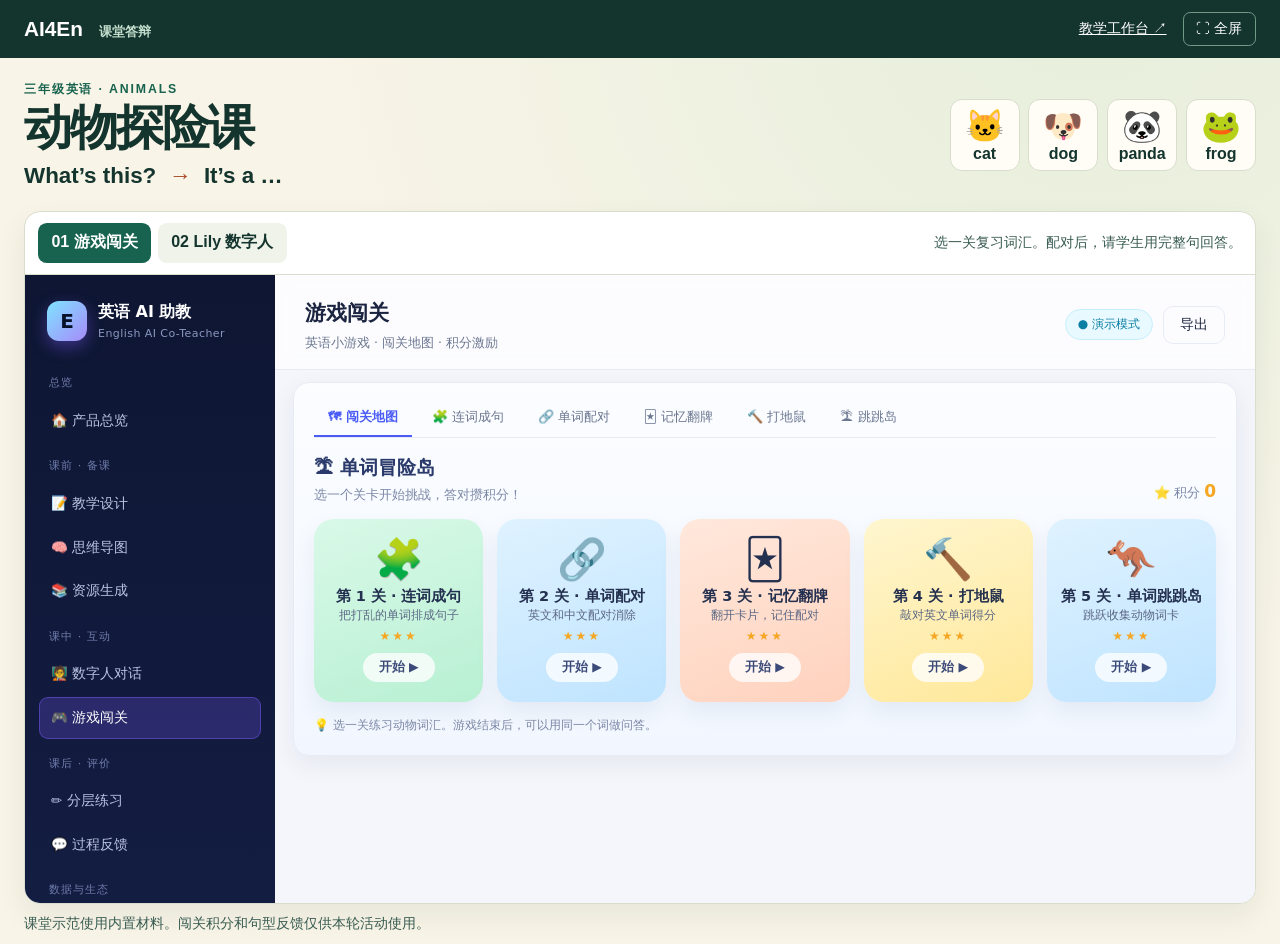
==== app/web/static/classroom/index.html @ d39483f4 "Initial AI4En classroom project with contribution guide and CI" ====
<!doctype html>
<html lang="zh-CN">
<head>
  <meta charset="utf-8">
  <meta name="viewport" content="width=device-width, initial-scale=1">
  <title>Animals 动物课堂 · AI4En</title>
  <link rel="stylesheet" href="classroom.css">
  <script src="classroom.js" defer></script>
</head>
<body>
  <header class="bar">
    <a class="brand" href="../defense/index.html">AI4En <span>课堂答辩</span></a>
    <div class="tools">
      <a href="/">教学工作台 ↗</a>
      <button id="fullscreen" type="button">⛶ 全屏</button>
    </div>
  </header>
  <main>
    <section class="intro" aria-labelledby="title">
      <div>
        <p class="eyebrow">三年级英语 · ANIMALS</p>
        <h1 id="title">动物探险课</h1>
        <p class="goal">What’s this? <span>→</span> It’s a …</p>
      </div>
      <div class="word-tiles" aria-label="本课词汇">
        <span><i aria-hidden="true">🐱</i> cat</span><span><i aria-hidden="true">🐶</i> dog</span>
        <span><i aria-hidden="true">🐼</i> panda</span><span><i aria-hidden="true">🐸</i> frog</span>
      </div>
    </section>
    <section class="stage" aria-label="课堂投屏">
      <div class="stage-bar">
        <nav aria-label="课堂活动">
          <a href="#games" id="games" aria-current="page">01 游戏闯关</a>
          <a href="#lily" id="lily">02 Lily 数字人</a>
        </nav>
        <p id="activity-note" aria-live="polite"></p>
      </div>
      <iframe id="activity" title="Animals 游戏闯关" allow="microphone 'none'"></iframe>
    </section>
    <footer>课堂示范使用内置材料。闯关积分和句型反馈仅供本轮活动使用。</footer>
  </main>
</body>
</html>
---- app/web/static/classroom/classroom.css ----
:root {
  color-scheme: light;
  --ink: #14342e;
  --paper: #f8f4e7;
  --leaf: #17634f;
  --line: #d8ddcd;
  font-family: "Trebuchet MS", "Microsoft YaHei", sans-serif;
  color: var(--ink);
  background: var(--paper);
}
* { box-sizing: border-box; }
body { margin: 0; background: radial-gradient(ellipse at 85% 0%, #e6efdb, transparent 50%); }
a { color: inherit; }
a:focus-visible, button:focus-visible { outline: 3px solid #ce652d; outline-offset: 3px; }
.bar, .intro, .stage-bar { display: flex; align-items: center; justify-content: space-between; gap: 1rem; }
.bar { padding: 12px max(24px, calc((100vw - 1320px) / 2)); color: white; background: var(--ink); }
.brand { font-size: 1.3rem; font-weight: 800; text-decoration: none; white-space: nowrap; }
.brand span { margin-left: .65rem; font-size: .8rem; color: #c4dfce; }
.tools { display: flex; align-items: center; gap: 1rem; font-size: .86rem; }
.tools button { font: inherit; color: white; background: transparent; border: 1px solid #719a89; padding: .45rem .8rem; border-radius: .45rem; cursor: pointer; }
main { width: min(1320px, calc(100% - 48px)); margin: auto; }
.intro { padding: clamp(14px, 2.5vh, 28px) 0; }
.eyebrow { margin: 0 0 .35rem; font-weight: 800; font-size: .77rem; letter-spacing: .15em; color: var(--leaf); }
h1 { font-size: clamp(2rem, 5vw, 3rem); line-height: 1.05; margin: 0; letter-spacing: -.045em; }
.goal { margin: .55rem 0 0; font-size: clamp(1rem, 2vw, 1.4rem); font-weight: 800; }
.goal span { margin: 0 .4rem; color: #a64b27; }
.word-tiles { display: flex; gap: .55rem; flex-wrap: wrap; }
.word-tiles span { border: 1px solid var(--line); background: #fffdf5; border-radius: .75rem; min-width: 70px; padding: .45rem .65rem; text-align: center; font-weight: 800; }
.word-tiles i { display: block; font-style: normal; font-size: clamp(1.3rem, 3vw, 2rem); }
.stage { background: white; border: 1px solid var(--line); border-radius: 1rem; overflow: hidden; box-shadow: 0 12px 30px #14342e12; }
.stage-bar { border-bottom: 1px solid var(--line); padding: .65rem .8rem; flex-wrap: wrap; }
nav { display: flex; flex-wrap: wrap; gap: .4rem; }
nav a { text-decoration: none; padding: .62rem .85rem; font-weight: 800; border-radius: .55rem; background: #eff3e9; }
nav a[aria-current] { background: var(--leaf); color: white; }
#activity-note, footer { font-size: .86rem; color: #385b51; margin: 0; }
iframe { display: block; width: 100%; border: 0; height: max(470px, calc(100dvh - 272px)); }
footer { padding: .7rem 0; }
@media (max-width: 650px) {
  .bar { padding-inline: 12px; }
  main { width: calc(100% - 24px); }
  .intro { flex-direction: column; align-items: flex-start; }
  .brand span { display: none; }
  iframe { height: 610px; }
}
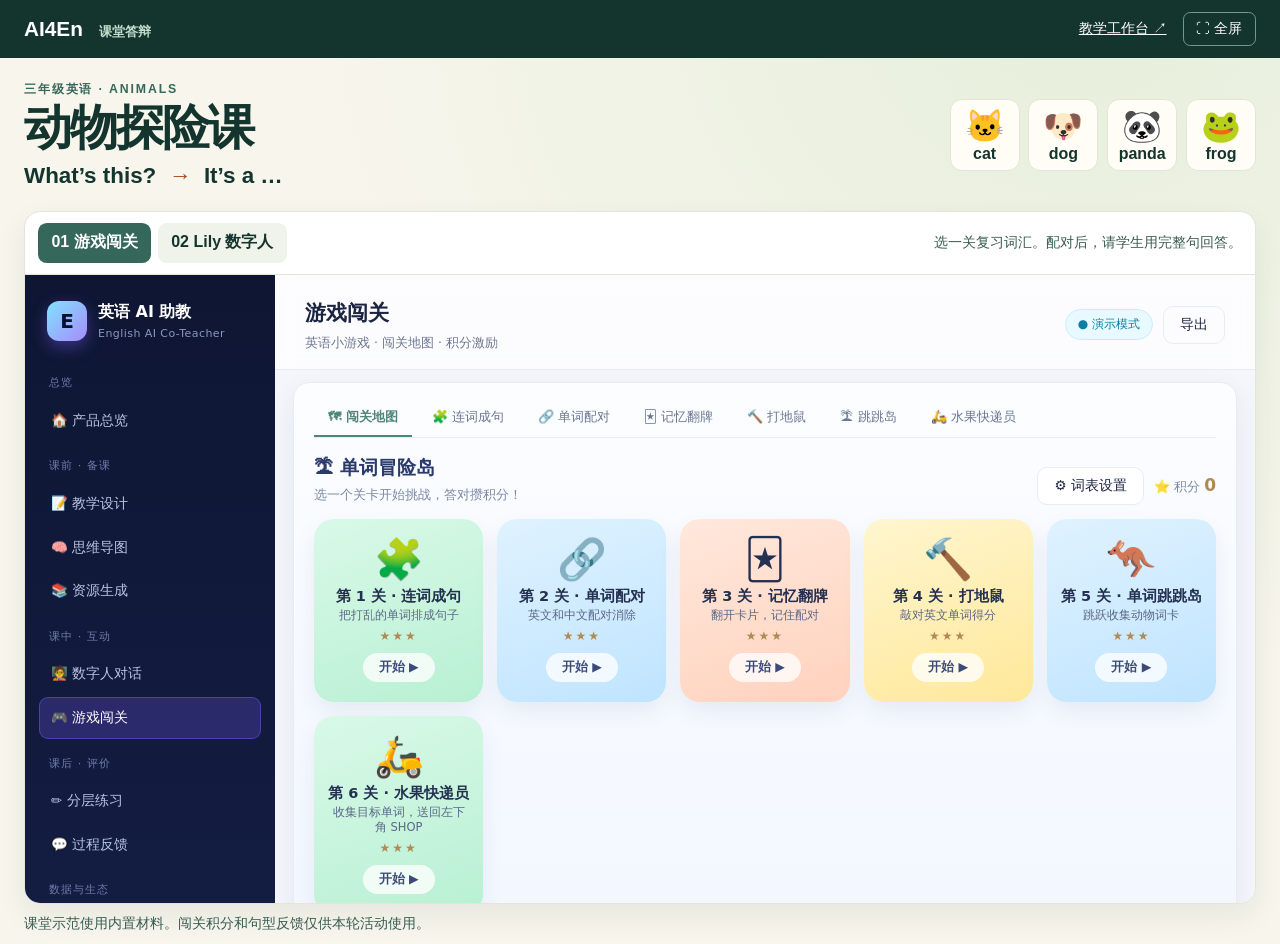
==== commit f847812d: "style(theme): 统一为「雾松 / 暖砂」配色与柔和渐变 新增 theme/palette.css，按页面根类名分组覆盖，避免跨页污染；主应用、课堂版、答辩页、完整版、工作坊统一为雾松绿主色" ====
--- a/app/web/static/classroom/index.html
+++ b/app/web/static/classroom/index.html
@@ -1,10 +1,11 @@
 <!doctype html>
-<html lang="zh-CN">
+<html lang="zh-CN" class="classroom">
 <head>
   <meta charset="utf-8">
   <meta name="viewport" content="width=device-width, initial-scale=1">
   <title>Animals 动物课堂 · AI4En</title>
   <link rel="stylesheet" href="classroom.css">
+  <link rel="stylesheet" href="/static/theme/palette.css">
   <script src="classroom.js" defer></script>
 </head>
 <body>
--- a/app/web/static/classroom/classroom.css
+++ b/app/web/static/classroom/classroom.css
@@ -1,9 +1,9 @@
 :root {
   color-scheme: light;
   --ink: #14342e;
-  --paper: #f8f4e7;
-  --leaf: #17634f;
-  --line: #d8ddcd;
+  --paper: #f7f5ec;
+  --leaf: #35685a;
+  --line: #e2e5d8;
   font-family: "Trebuchet MS", "Microsoft YaHei", sans-serif;
   color: var(--ink);
   background: var(--paper);
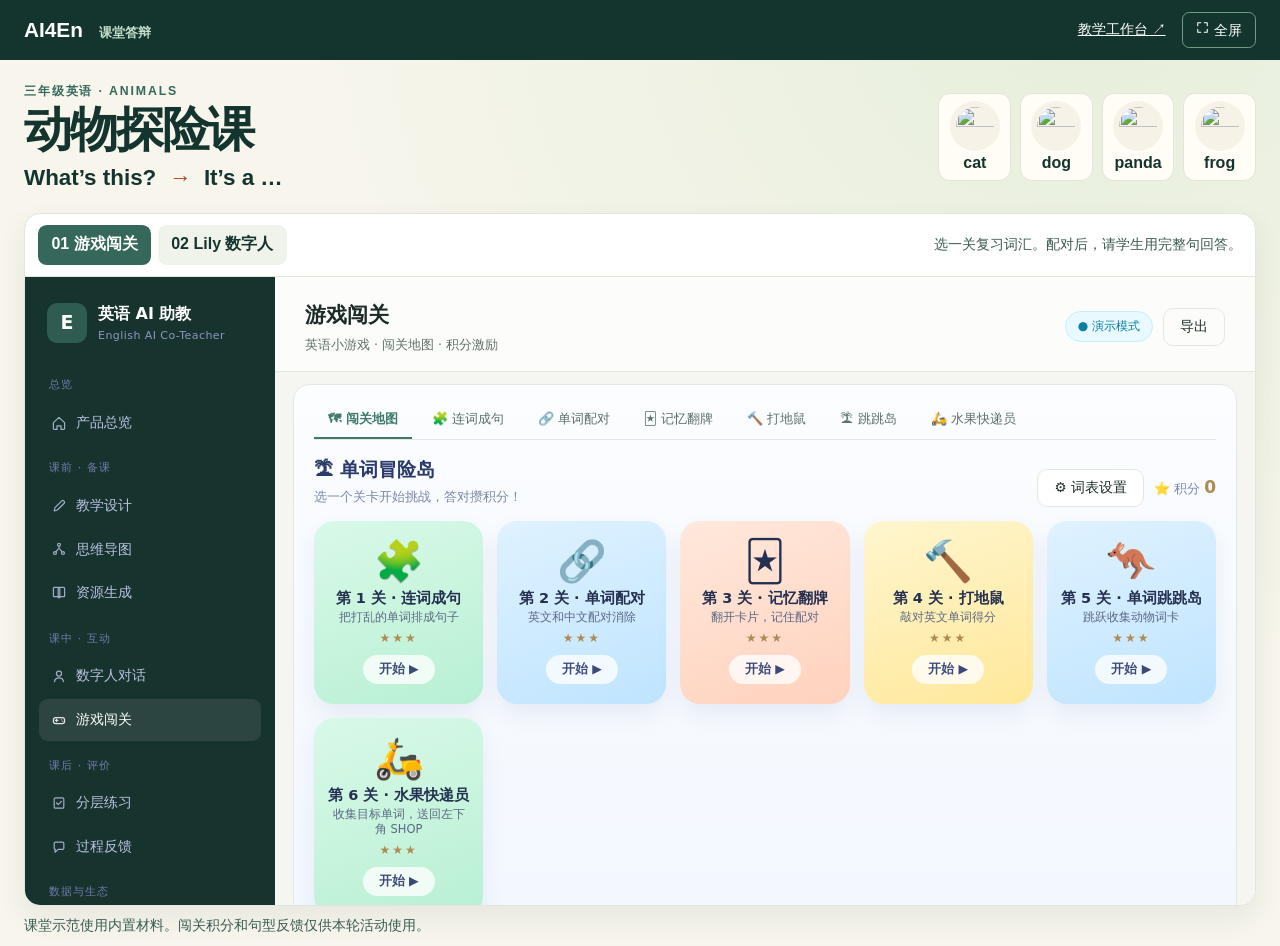
==== commit d22d0e45: "feat: 完善页面视觉、插画交互与学生端模块" ====
--- a/app/web/static/classroom/index.html
+++ b/app/web/static/classroom/index.html
@@ -7,13 +7,22 @@
   <link rel="stylesheet" href="classroom.css">
   <link rel="stylesheet" href="/static/theme/palette.css">
   <script src="classroom.js" defer></script>
+<link rel="stylesheet" href="/static/theme/illustrations.css">
+<script src="/static/theme/icons.js" defer></script>
+<script src="/static/theme/illustrations.js" defer></script>
+<link rel="stylesheet" href="/static/theme/motion.css">
+<link rel="stylesheet" href="/static/theme/buttons.css">
+<script src="/static/theme/motion.js" defer></script>
+<link rel="stylesheet" href="/static/theme/ui-polish.css">
+<link rel="stylesheet" href="/static/theme/journal.css">
+<script src="/static/theme/journal.js" defer></script>
 </head>
 <body>
   <header class="bar">
     <a class="brand" href="../defense/index.html">AI4En <span>课堂答辩</span></a>
     <div class="tools">
       <a href="/">教学工作台 ↗</a>
-      <button id="fullscreen" type="button">⛶ 全屏</button>
+      <button id="fullscreen" type="button"><svg class="ico-svg" viewBox="0 0 24 24" width="15" height="15" fill="none" stroke="currentColor" stroke-width="1.7" stroke-linecap="round" stroke-linejoin="round" aria-hidden="true"><path d="M4.4 9.2V4.4h4.8M19.6 9.2V4.4h-4.8M4.4 14.8v4.8h4.8M19.6 14.8v4.8h-4.8"/></svg> 全屏</button>
     </div>
   </header>
   <main>
@@ -24,8 +33,10 @@
         <p class="goal">What’s this? <span>→</span> It’s a …</p>
       </div>
       <div class="word-tiles" aria-label="本课词汇">
-        <span><i aria-hidden="true">🐱</i> cat</span><span><i aria-hidden="true">🐶</i> dog</span>
-        <span><i aria-hidden="true">🐼</i> panda</span><span><i aria-hidden="true">🐸</i> frog</span>
+        <span><img class="word-tile-art" src="/static/words/cat.webp" alt="" width="240" height="240" loading="lazy">cat</span>
+        <span><img class="word-tile-art" src="/static/words/dog.webp" alt="" width="240" height="240" loading="lazy">dog</span>
+        <span><img class="word-tile-art" src="/static/words/panda.webp" alt="" width="240" height="240" loading="lazy">panda</span>
+        <span><img class="word-tile-art" src="/static/words/frog.webp" alt="" width="240" height="240" loading="lazy">frog</span>
       </div>
     </section>
     <section class="stage" aria-label="课堂投屏">
--- a/app/web/static/classroom/classroom.css
+++ b/app/web/static/classroom/classroom.css
@@ -42,3 +42,15 @@
   .brand span { display: none; }
   iframe { height: 610px; }
 }
+.word-tiles .word-tile-art {
+  display: block;
+  width: clamp(36px, 5vw, 50px);
+  height: auto;
+  aspect-ratio: 1;
+  box-sizing: border-box;
+  padding: 6px;
+  border-radius: 50%;
+  background: #f6f2e7;
+  object-fit: contain;
+  margin: 0 auto .2rem;
+}
